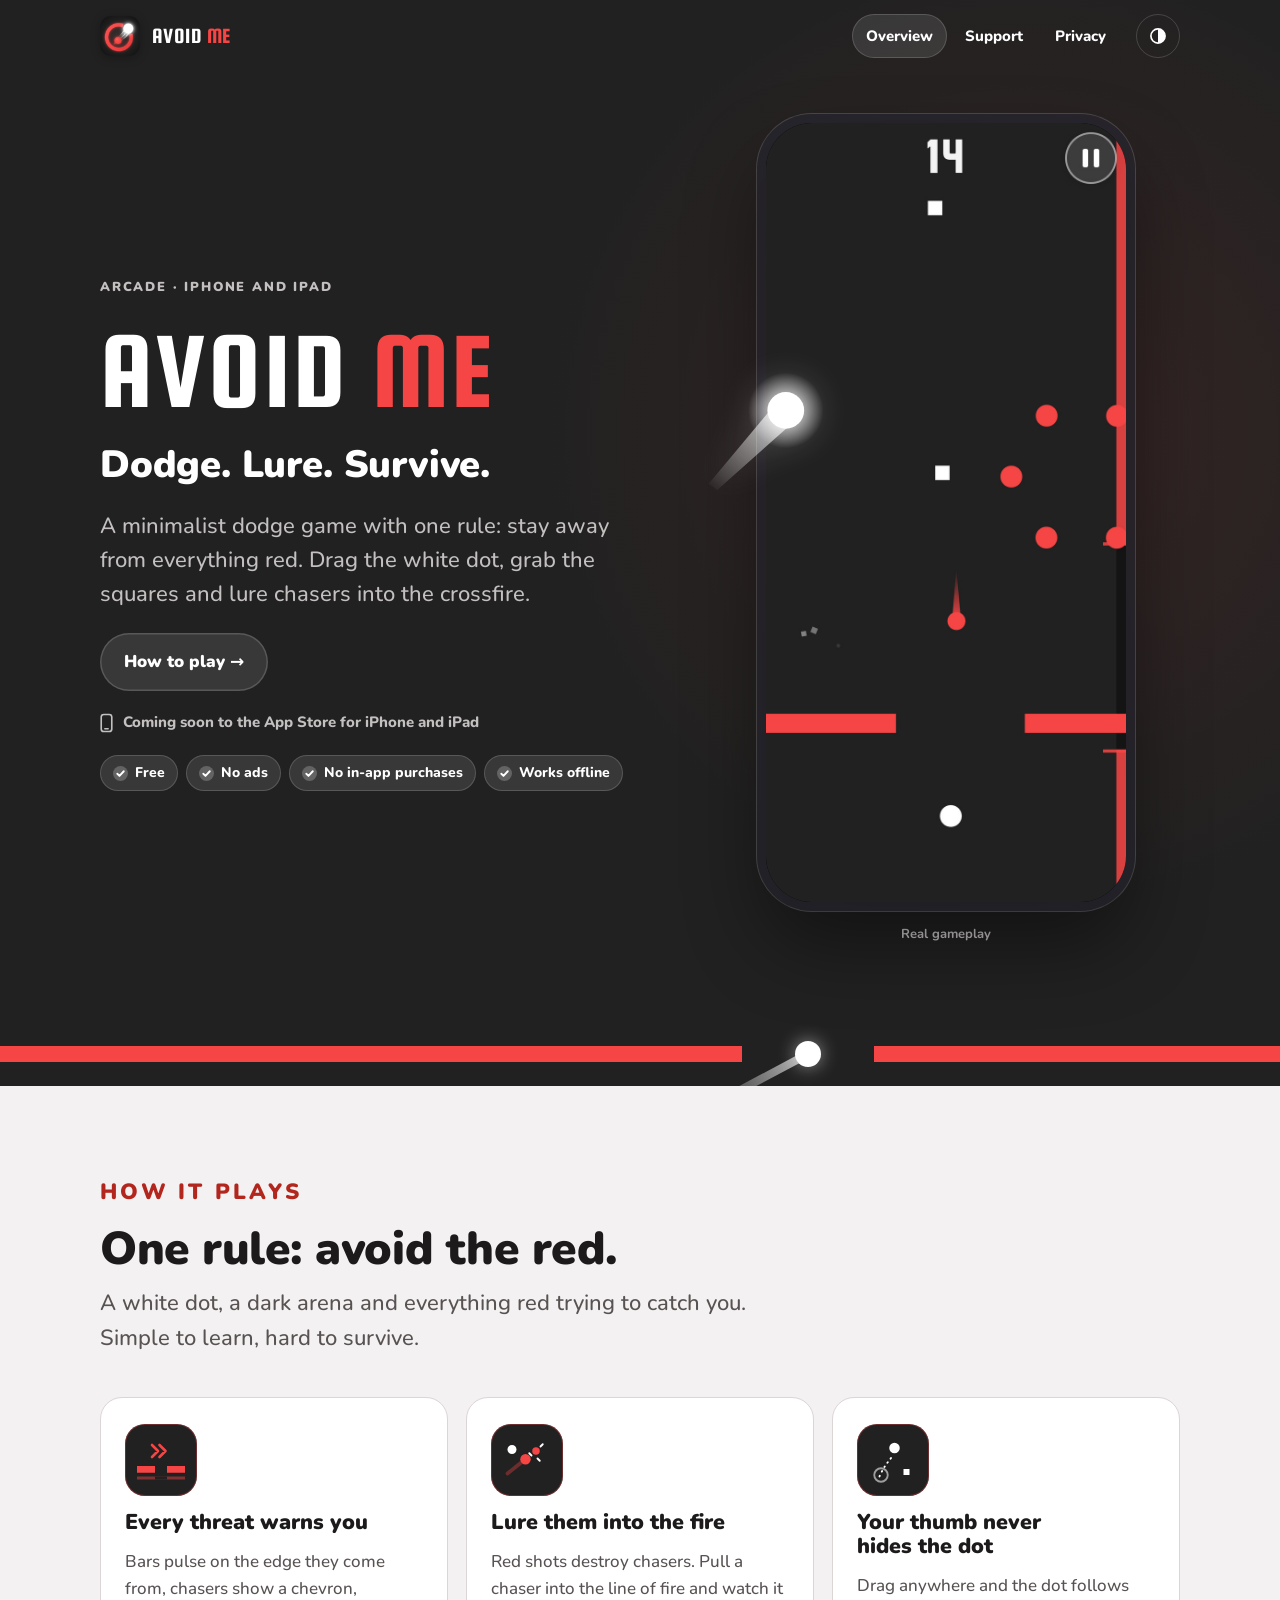
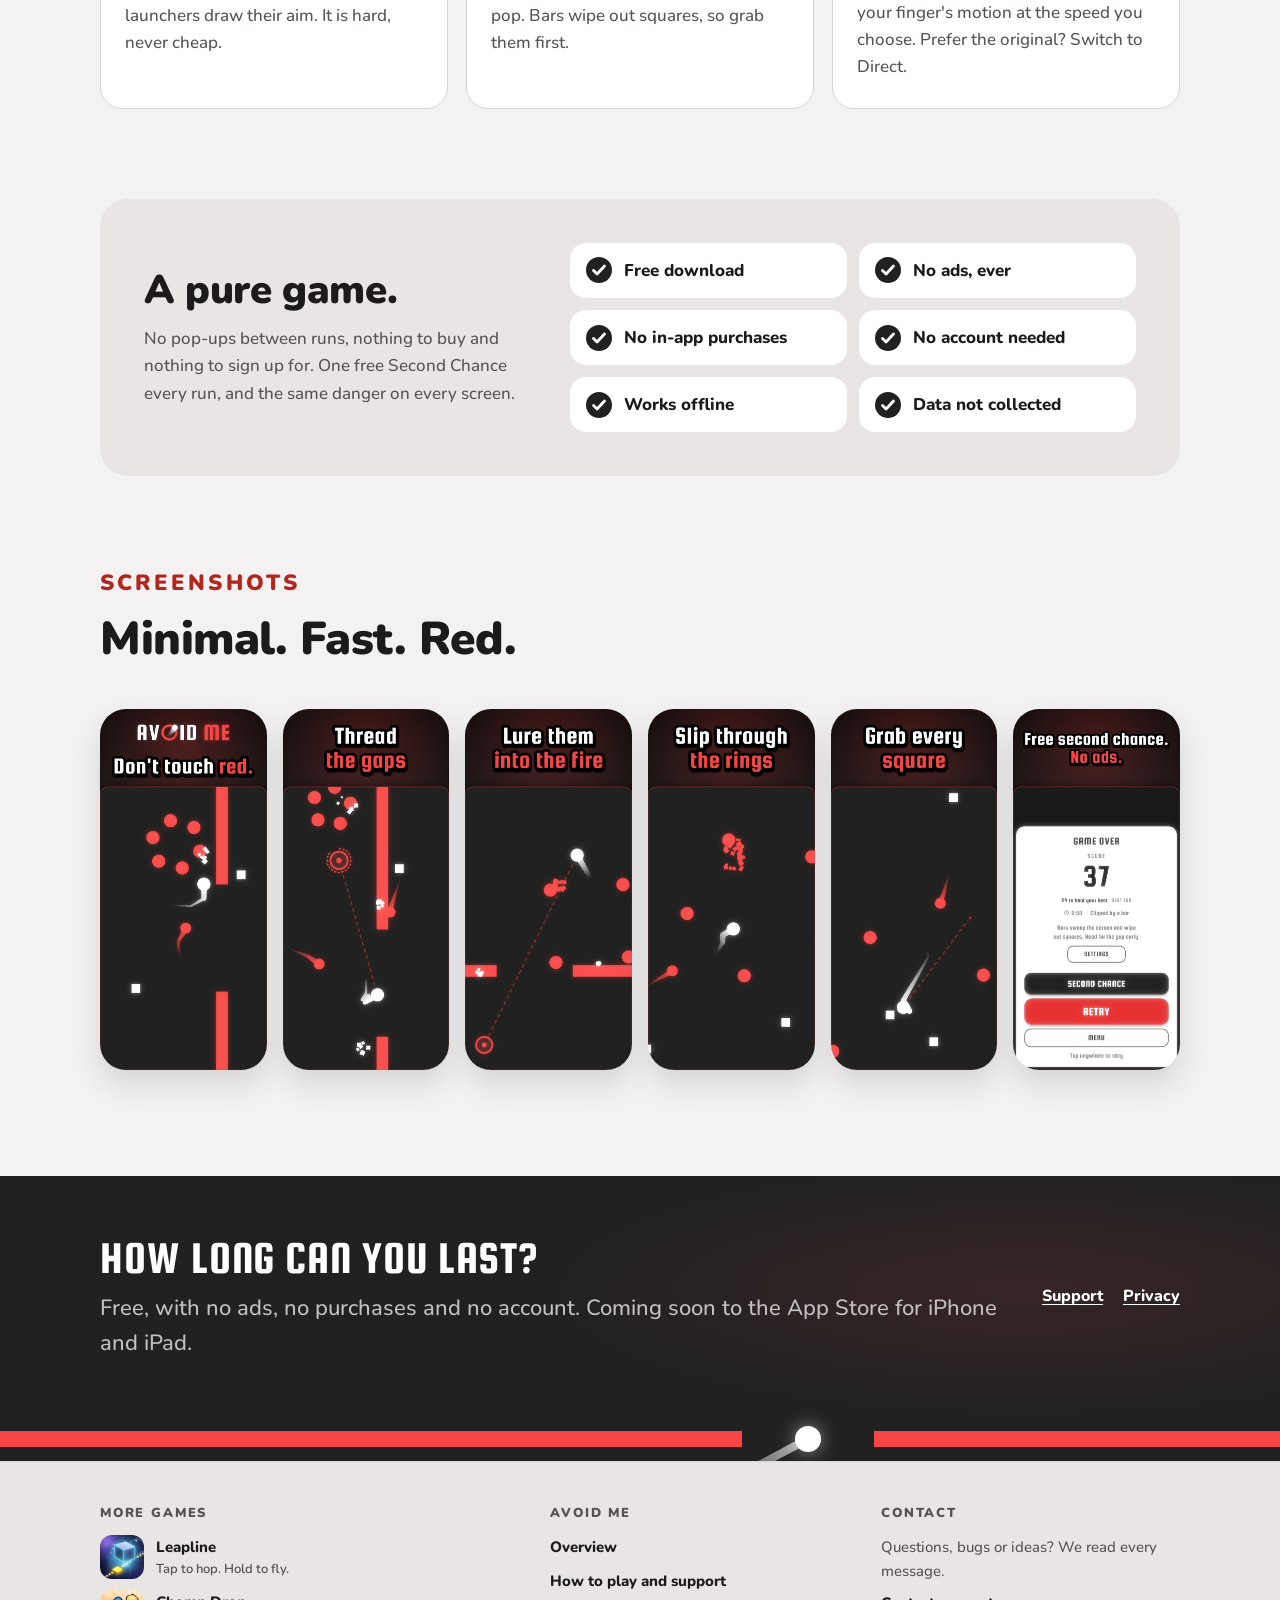
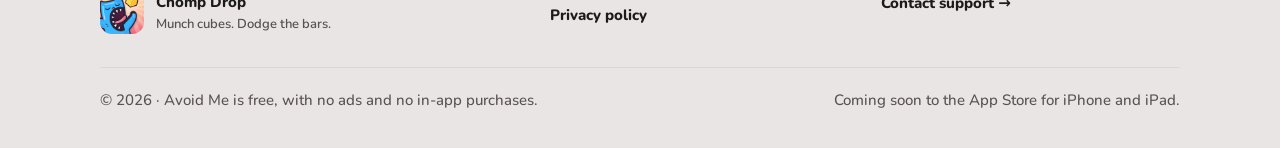
==== avoid-me/index.html @ 5252008d "Website: privacy, support and landing pages for Leapline, Avoid Me and Chomp Drop Built from _market" ====
<!doctype html>
<html lang="en" data-game="avoid-me">
<head>
<meta charset="utf-8">
<meta name="viewport" content="width=device-width, initial-scale=1, viewport-fit=cover">
<title>Avoid Me</title>
<meta name="description" content="Avoid Me is a minimalist dodge game: drag the white dot and stay away from everything red. Free, no ads, works offline. Coming soon to the App Store.">
<meta name="theme-color" content="#212121">
<meta property="og:title" content="Avoid Me">
<meta property="og:description" content="Avoid Me is a minimalist dodge game: drag the white dot and stay away from everything red. Free, no ads, works offline. Coming soon to the App Store.">
<meta property="og:type" content="website">
<link rel="icon" href="../assets/avoid-me/favicon.svg">
<link rel="preload" href="../assets/fonts/nunito-latin.woff2" as="font" type="font/woff2" crossorigin>
<link rel="stylesheet" href="../assets/site.css">
<script>try{var t=localStorage.getItem('arcade-site-theme');if(t==='light'||t==='dark')document.documentElement.setAttribute('data-theme',t)}catch(e){}</script>
</head>
<body>
<a class="skip" href="#main">Skip to content</a>
<svg width="0" height="0" style="position:absolute" aria-hidden="true" focusable="false">
<defs>
<linearGradient id="g-top" x1="0" y1="0" x2="0" y2="1"><stop offset="0" stop-color="#8a8e9c"/><stop offset="1" stop-color="#5f6370"/></linearGradient>
<linearGradient id="g-left" x1="0" y1="0" x2="1" y2="1"><stop offset="0" stop-color="#2e3038"/><stop offset="1" stop-color="#1c1d24"/></linearGradient>
<linearGradient id="g-right" x1="0" y1="0" x2="1" y2="1"><stop offset="0" stop-color="#454856"/><stop offset="1" stop-color="#30323d"/></linearGradient>
<symbol id="lp-cube" viewBox="0 0 100 100"><polygon points="50,6 92,28 50,50 8,28" fill="url(#g-top)"/><polygon points="8,28 50,50 50,96 8,74" fill="url(#g-left)"/><polygon points="50,50 92,28 92,74 50,96" fill="url(#g-right)"/><polyline points="8,28 50,50 92,28" fill="none" stroke="#fff" stroke-opacity=".45" stroke-width="2" stroke-linejoin="round"/><polygon points="50,6 92,28 92,74 50,96 8,74 8,28" fill="none" stroke="#f4fffd" stroke-opacity=".92" stroke-width="2.6" stroke-linejoin="round"/></symbol>
<symbol id="lp-tile" viewBox="0 0 60 36"><polygon points="2,15 30,29 30,35 2,21" fill="#c79a00"/><polygon points="30,29 58,15 58,21 30,35" fill="#e0b400"/><polygon points="30,1 58,15 30,29 2,15" fill="#ffe34d"/></symbol>
<symbol id="lp-crystal" viewBox="0 0 60 72"><polygon points="30,3 5,58 30,70" fill="#d3bdf8"/><polygon points="30,3 55,58 30,70" fill="#a98bea"/><polygon points="30,32 18,60 42,60" fill="#3e3566"/><polygon points="30,32 18,60 30,64" fill="#54477f"/></symbol>
<symbol id="ck" viewBox="0 0 26 26"><circle cx="13" cy="13" r="13" style="fill:var(--ck-bg,#2a2d48)"/><path d="M7.5 13.4l3.6 3.6 7.4-8" style="fill:none;stroke:var(--ck-ink,#fff)" stroke-width="2.8" stroke-linecap="round" stroke-linejoin="round"/></symbol>
<symbol id="ck-chip" viewBox="0 0 16 16"><circle cx="8" cy="8" r="8" fill="currentColor" opacity=".22"/><path d="M4.6 8.3l2.3 2.3 4.6-5" fill="none" stroke="currentColor" stroke-width="2" stroke-linecap="round" stroke-linejoin="round"/></symbol>
</defs>
</svg>
<header class="band">
<div class="wrap topbar">
<a class="brand" href="index.html" aria-label="Avoid Me home"><span class="mark"><img src="../media/avoid-me/icon-256.png" alt="" width="88" height="88"></span><span class="wm-avoid">AVOID <span class="me">ME</span></span></a>
<nav class="nav" aria-label="Avoid Me"><a href="index.html" aria-current="page">Overview</a><a href="support.html">Support</a><a href="privacy.html">Privacy</a></nav>
<button class="theme-btn" type="button" data-theme-toggle aria-label="Colour theme"></button>
</div>
<div class="wrap hero">
<div class="hero-copy">
<p class="eyebrow">Arcade &middot; iPhone and iPad</p>
<h1 class="display" aria-label="Avoid Me"><span class="wm-avoid">AVOID <span class="me">ME</span></span></h1>
<p class="subtitle">Dodge. Lure. Survive.</p>
<p class="pitch">A minimalist dodge game with one rule: stay away from everything red. Drag the white dot, grab the squares and lure chasers into the crossfire.</p>
<div class="cta-row"><a class="hero-2nd" href="support.html">How to play&nbsp;&rarr;</a></div>
<p class="store-note"><svg viewBox="0 0 16 24" aria-hidden="true"><rect x="1.5" y="1.5" width="13" height="21" rx="3.2" fill="none" stroke="currentColor" stroke-width="2"/><path d="M6 19h4" stroke="currentColor" stroke-width="2" stroke-linecap="round"/></svg><span>Coming soon to the App Store for iPhone and iPad</span></p>
<ul class="chips" aria-label="At a glance"><li><svg viewBox="0 0 16 16" aria-hidden="true"><use href="#ck-chip"/></svg>Free</li><li><svg viewBox="0 0 16 16" aria-hidden="true"><use href="#ck-chip"/></svg>No ads</li><li><svg viewBox="0 0 16 16" aria-hidden="true"><use href="#ck-chip"/></svg>No in-app purchases</li><li><svg viewBox="0 0 16 16" aria-hidden="true"><use href="#ck-chip"/></svg>Works offline</li></ul>
</div>
<div class="hero-art">
<div class="screen"><img src="../assets/avoid-me/gameplay.jpg" alt="Avoid Me gameplay: the white dot below a red bar with a gap, red chasers and ring shots on a charcoal arena, score 14." width="780" height="1688" fetchpriority="high"></div>
<svg class="sticker" viewBox="0 0 200 200" aria-hidden="true"><defs><linearGradient id="am-trail" x1="1" y1="0" x2="0" y2="1"><stop offset="0" stop-color="#fff" stop-opacity=".85"/><stop offset="1" stop-color="#fff" stop-opacity="0"/></linearGradient><radialGradient id="am-glow"><stop offset=".45" stop-color="#fff" stop-opacity=".55"/><stop offset="1" stop-color="#fff" stop-opacity="0"/></radialGradient></defs><path d="M118 52 L148 82 L20 196 L6 186 Z" fill="url(#am-trail)"/><circle cx="132" cy="66" r="62" fill="url(#am-glow)"/><circle cx="132" cy="66" r="30" fill="#fff"/></svg>
<p class="screen-cap">Real gameplay</p>
</div>
</div>
<div class="line" aria-hidden="true"><span class="trail"></span><span class="dot"></span></div>
</header>
<main id="main">
<section class="section" aria-labelledby="how-h">
<div class="wrap">
<div class="section-head"><p class="eyebrow">How it plays</p><h2 id="how-h">One rule: avoid the red.</h2><p>A white dot, a dark arena and everything red trying to catch you. Simple to learn, hard to survive.</p></div>
<ul class="features"><li class="feature"><span class="ic"><svg viewBox="0 0 64 64" aria-hidden="true"><rect x="0" y="40" width="24" height="9" fill="#f64545"/><rect x="40" y="40" width="24" height="9" fill="#f64545"/><rect x="0" y="54" width="64" height="4" fill="#f64545" opacity=".45"/><rect x="24" y="54" width="16" height="4" fill="#212121"/><path d="M20 12 l8 8 -8 8 M30 12 l8 8 -8 8" fill="none" stroke="#f64545" stroke-width="3.5" stroke-linecap="round" stroke-linejoin="round"/></svg></span><h3>Every threat warns you</h3><p>Bars pulse on the edge they come from, chasers show a chevron, launchers draw their aim. It is hard, never cheap.</p></li><li class="feature"><span class="ic"><svg viewBox="0 0 64 64" aria-hidden="true"><path d="M6 50 L26 34" stroke="#f64545" stroke-width="5" stroke-linecap="round" opacity=".35"/><circle cx="30" cy="31" r="7" fill="#f64545"/><circle cx="44" cy="20" r="5" fill="#f64545"/><path d="M38 26 l-3 -3 M46 30 l3 3 M50 14 l3 -3" stroke="#fff" stroke-width="2.5" stroke-linecap="round"/><circle cx="12" cy="18" r="6" fill="#fff"/></svg></span><h3>Lure them into the fire</h3><p>Red shots destroy chasers. Pull a chaser into the line of fire and watch it pop. Bars wipe out squares, so grab them first.</p></li><li class="feature"><span class="ic"><svg viewBox="0 0 64 64" aria-hidden="true"><circle cx="34" cy="16" r="7" fill="#fff"/><path d="M14 54 C 20 40, 26 34, 32 26" fill="none" stroke="#fff" stroke-width="2.5" stroke-dasharray="1 6" stroke-linecap="round"/><circle cx="16" cy="52" r="9" fill="none" stroke="#9e9e9e" stroke-width="2.5"/><rect x="46" y="44" width="8" height="8" fill="#fff"/></svg></span><h3>Your thumb never hides the dot</h3><p>Drag anywhere and the dot follows your finger&#x27;s motion at the speed you choose. Prefer the original? Switch to Direct.</p></li></ul>
</div>
</section>
<section class="section" aria-labelledby="pure-h">
<div class="wrap"><div class="promise">
<div><h2 id="pure-h">A pure game.</h2><p>No pop-ups between runs, nothing to buy and nothing to sign up for. One free Second Chance every run, and the same danger on every screen.</p></div>
<ul class="checks"><li><svg viewBox="0 0 26 26" aria-hidden="true"><use href="#ck"/></svg>Free download</li><li><svg viewBox="0 0 26 26" aria-hidden="true"><use href="#ck"/></svg>No ads, ever</li><li><svg viewBox="0 0 26 26" aria-hidden="true"><use href="#ck"/></svg>No in-app purchases</li><li><svg viewBox="0 0 26 26" aria-hidden="true"><use href="#ck"/></svg>No account needed</li><li><svg viewBox="0 0 26 26" aria-hidden="true"><use href="#ck"/></svg>Works offline</li><li><svg viewBox="0 0 26 26" aria-hidden="true"><use href="#ck"/></svg>Data not collected</li></ul>
</div></div>
</section>
<section class="section" aria-labelledby="shots-h">
<div class="wrap">
<div class="section-head"><p class="eyebrow">Screenshots</p><h2 id="shots-h">Minimal. Fast. Red.</h2></div>
<div class="shots-scroll"><ul class="shots"><li class="shot"><img src="../media/avoid-me/screenshot-1.jpg" alt="Avoid Me screenshot 1" width="645" height="1398" loading="lazy" decoding="async"></li><li class="shot"><img src="../media/avoid-me/screenshot-2.jpg" alt="Avoid Me screenshot 2" width="645" height="1398" loading="lazy" decoding="async"></li><li class="shot"><img src="../media/avoid-me/screenshot-3.jpg" alt="Avoid Me screenshot 3" width="645" height="1398" loading="lazy" decoding="async"></li><li class="shot"><img src="../media/avoid-me/screenshot-4.jpg" alt="Avoid Me screenshot 4" width="645" height="1398" loading="lazy" decoding="async"></li><li class="shot"><img src="../media/avoid-me/screenshot-5.jpg" alt="Avoid Me screenshot 5" width="645" height="1398" loading="lazy" decoding="async"></li><li class="shot"><img src="../media/avoid-me/screenshot-6.jpg" alt="Avoid Me screenshot 6" width="645" height="1398" loading="lazy" decoding="async"></li></ul></div>
</div>
</section>
</main>
<section class="band" aria-labelledby="closer-h">
<div class="wrap closer">
<div><h2 id="closer-h">How long can you last?</h2><p>Free, with no ads, no purchases and no account. Coming soon to the App Store for iPhone and iPad.</p></div>
<div class="closer-cta"><p class="cta-row"><a class="text-link" href="support.html">Support</a><a class="text-link" href="privacy.html">Privacy</a></p></div>
</div>
<div class="line line--sm" aria-hidden="true"><span class="trail"></span><span class="dot"></span></div>
</section>
<footer class="footer">
<div class="wrap">
<div class="footer-grid">
<div><h2>More games</h2><ul><li><a class="more" href="../leapline/index.html"><span class="mk"><img src="../media/leapline/icon-256.png" alt="" width="88" height="88"></span><span>Leapline<small>Tap to hop. Hold to fly.</small></span></a></li><li><a class="more" href="../chomp-drop/index.html"><span class="mk"><img src="../media/chomp-drop/icon-256.png" alt="" width="88" height="88"></span><span>Chomp Drop<small>Munch cubes. Dodge the bars.</small></span></a></li></ul></div>
<div><h2>Avoid Me</h2><ul>
<li><a href="index.html">Overview</a></li>
<li><a href="support.html">How to play and support</a></li>
<li><a href="privacy.html">Privacy policy</a></li>
</ul></div>
<div><h2>Contact</h2><p class="muted-p">Questions, bugs or ideas? We read every message.</p>
<p><a class="contact-link" href="support.html#contact">Contact support&nbsp;&rarr;</a></p></div>
</div>
<p class="fine"><span>&copy; 2026 &middot; Avoid Me is free, with no ads and no in-app purchases.</span><span>Coming soon to the App Store for iPhone and iPad.</span></p>
</div>
</footer>
<script src="../assets/site.js"></script>
</body>
</html>
---- assets/site.css ----
/* Arcade site: one shared design for Leapline, Avoid Me and Chomp Drop.
 * Layout: a full-bleed brand band (header + hero, always in the game's own colours) that ends in the game's signature
 * "line" divider, then theme-aware content sections in a 1160px column, then a footer. Every page uses the same
 * components; only the tokens below change per game (html[data-game]) and per theme (light / dark / system). */

/* ---------- fonts (local copies of free, openly licensed fonts: Nunito, Squada One and Londrina Solid, all SIL OFL 1.1;
 * nothing is loaded from another site). Chomp Drop's two-tone title is a picture (media/chomp-drop/wordmark-*.webp); its
 * lettering font, Londrina Solid Black, also sets the Chomp Drop subtitle and display headings. */
@font-face {
	font-family: 'Site Nunito';
	src: url(fonts/nunito-latin.woff2) format('woff2');
	font-weight: 200 1000; font-style: normal; font-display: swap;
	unicode-range: U+0000-00FF, U+0131, U+0152-0153, U+02BB-02BC, U+02C6, U+02DA, U+02DC, U+0304, U+0308, U+0329, U+2000-206F, U+20AC, U+2122, U+2191, U+2193, U+2212, U+2215, U+FEFF, U+FFFD;
}
@font-face {
	font-family: 'Site Nunito';
	src: url(fonts/nunito-latin-ext.woff2) format('woff2');
	font-weight: 200 1000; font-style: normal; font-display: swap;
	unicode-range: U+0100-02BA, U+02BD-02C5, U+02C7-02CC, U+02CE-02D7, U+02DD-02FF, U+1E00-1E9F, U+1EF2-1EFF, U+2020, U+20A0-20AB, U+20AD-20C0, U+2113, U+2C60-2C7F, U+A720-A7FF;
}
@font-face { font-family: 'Squada One'; src: url(fonts/squada-one.woff) format('woff'); font-display: swap; }
/* Londrina Solid Black (Marcelo Magalhaes, SIL OFL 1.1, licence in fonts/londrina-solid-OFL.txt): the unmodified font,
 * only WOFF-compressed */
@font-face { font-family: 'Londrina Solid'; src: url(fonts/londrina-solid-black.woff) format('woff'); font-weight: 900; font-style: normal; font-display: swap; }

/* ---------- tokens: the hub (no data-game) ---------- */
:root {
	--bg: #f4f4f8;
	--surface: #ffffff;
	--surface-2: #eaebf2;
	--fg: #1b1c2b;
	--muted: #555a70;
	--line: #dcdee8;
	--link: #3b40c9;
	--accent: #2a2d48;          /* buttons / badges on the content area */
	--accent-ink: #ffffff;
	--tint: #e7e9f6;            /* icon wells */
	--focus: #2f6bff;
	--hero-bg: #22243a;
	--hero-fg: #ffffff;
	--hero-muted: #c9cde0;
	--hero-chip: rgba(255, 255, 255, .12);
	--hero-line: rgba(255, 255, 255, .18);
	--pop: #ffe34d;             /* the play button */
	--pop-ink: #22243a;
	--pop-edge: #b88f00;        /* its pressable bottom edge */
	--font-body: 'Site Nunito', 'Nunito', ui-rounded, system-ui, -apple-system, 'Segoe UI', Roboto, sans-serif;
	--font-display: 'Site Nunito', 'Nunito', ui-rounded, system-ui, sans-serif;
	--display-weight: 900;
	--display-case: none;
	--display-track: .01em;
	--fs-body: 1.0625rem;
	--fs-small: .875rem;
	--fs-lead: clamp(1.125rem, 1rem + .55vw, 1.375rem);
	--fs-h3: clamp(1.1875rem, 1.1rem + .3vw, 1.375rem);
	--fs-h2: clamp(1.75rem, 1.25rem + 2.2vw, 2.875rem);
	--fs-hero: clamp(3.25rem, 1.6rem + 6.6vw, 7.25rem);
	--radius: 22px;
	color-scheme: light;
}
@media (prefers-color-scheme: dark) {
	:root:not([data-theme="light"]) {
		--bg: #15161f; --surface: #1d1f2b; --surface-2: #232535; --fg: #eef0f8; --muted: #a9aec4; --line: #31344a;
		--link: #a9b2ff; --accent: #ffe34d; --accent-ink: #1b1c2b; --tint: #2a2d42; --focus: #8fb0ff;
		color-scheme: dark;
	}
}
:root[data-theme="dark"] {
	--bg: #15161f; --surface: #1d1f2b; --surface-2: #232535; --fg: #eef0f8; --muted: #a9aec4; --line: #31344a;
	--link: #a9b2ff; --accent: #ffe34d; --accent-ink: #1b1c2b; --tint: #2a2d42; --focus: #8fb0ff;
	color-scheme: dark;
}

/* ---------- Leapline: navy hex world, mint towers, purple crystals, yellow tiles ---------- */
:root[data-game="leapline"] {
	--bg: #f1f3fa; --surface: #ffffff; --surface-2: #e6eaf6; --fg: #1f2240; --muted: #4c5378; --line: #d6dbed;
	--link: #5b3fcf; --accent: #2a2d48; --accent-ink: #ffffff; --tint: #e2f2f2; --focus: #5b3fcf;
	--hero-bg: #2a2d48; --hero-fg: #ffffff; --hero-muted: #c5d6e0; --hero-chip: rgba(191, 227, 230, .13); --hero-line: rgba(191, 227, 230, .22);
	--pop: #ffe34d; --pop-ink: #2a2d48; --pop-edge: #b88f00;
	--mint: #bfe3e6; --mint-deep: #6fa6ad; --yellow: #ffe34d; --yellow-deep: #c79a00; --purple: #b69cf0;
	--font-display: 'Site Nunito', 'Nunito', ui-rounded, system-ui, sans-serif;
	--display-weight: 900; --display-case: uppercase; --display-track: .03em;
}
@media (prefers-color-scheme: dark) {
	:root[data-game="leapline"]:not([data-theme="light"]) {
		--bg: #1b1d33; --surface: #24274a; --surface-2: #20223c; --fg: #f1f3ff; --muted: #b9c7d8; --line: #383d66;
		--link: #cdb9ff; --accent: #ffe34d; --accent-ink: #2a2d48; --tint: #2d3a58; --focus: #cdb9ff;
	}
}
:root[data-game="leapline"][data-theme="dark"] {
	--bg: #1b1d33; --surface: #24274a; --surface-2: #20223c; --fg: #f1f3ff; --muted: #b9c7d8; --line: #383d66;
	--link: #cdb9ff; --accent: #ffe34d; --accent-ink: #2a2d48; --tint: #2d3a58; --focus: #cdb9ff;
}

/* ---------- Avoid Me: charcoal arena, red hazards, white dot and squares ---------- */
:root[data-game="avoid-me"] {
	--bg: #f3f1f1; --surface: #ffffff; --surface-2: #e9e5e5; --fg: #1c1a1a; --muted: #585252; --line: #dcd5d5;
	--link: #b3261e; --accent: #212121; --accent-ink: #ffffff; --tint: #f6e3e3; --focus: #1565c0;
	--hero-bg: #212121; --hero-fg: #ffffff; --hero-muted: #c4c0c0; --hero-chip: rgba(255, 255, 255, .1); --hero-line: rgba(255, 255, 255, .16);
	--pop: #d32f2f; --pop-ink: #ffffff; --pop-edge: #8a1a1a;
	--red: #f64545;
	--font-display: 'Squada One', 'Arial Narrow', 'Roboto Condensed', system-ui, sans-serif;
	--display-weight: 400; --display-case: uppercase; --display-track: .02em;
}
@media (prefers-color-scheme: dark) {
	:root[data-game="avoid-me"]:not([data-theme="light"]) {
		--bg: #161616; --surface: #212121; --surface-2: #1b1b1b; --fg: #f4f2f2; --muted: #b8b1b1; --line: #363333;
		--link: #ff7b72; --accent: #ffffff; --accent-ink: #212121; --tint: #33241f; --focus: #90caf9;
	}
}
:root[data-game="avoid-me"][data-theme="dark"] {
	--bg: #161616; --surface: #212121; --surface-2: #1b1b1b; --fg: #f4f2f2; --muted: #b8b1b1; --line: #363333;
	--link: #ff7b72; --accent: #ffffff; --accent-ink: #212121; --tint: #33241f; --focus: #90caf9;
}

/* ---------- Chomp Drop: peach sunset home, mint sky, candy pill bars, ink outlines ---------- */
:root[data-game="chomp-drop"] {
	--bg: #fff6ec; --surface: #fffdf9; --surface-2: #fbeadb; --fg: #2b2238; --muted: #694858; --line: #efd8c5;
	--link: #b0283a; --accent: #3b2232; --accent-ink: #ffffff; --tint: #dff0e0; --focus: #1565c0;
	--hero-bg: #f6b48c; --hero-fg: #2b2238; --hero-muted: #4b2c3c; --hero-chip: rgba(255, 252, 245, .62); --hero-line: rgba(43, 34, 56, .2);
	--pop: #c8303f; --pop-ink: #ffffff; --pop-edge: #7a1824;
	--ink: #2b2238; --mint: #d1e9d2;
	--font-display: 'Londrina Solid', 'Site Nunito', 'Nunito', ui-rounded, system-ui, sans-serif;
	--display-weight: 900; --display-case: uppercase; --display-track: .02em;
}
@media (prefers-color-scheme: dark) {
	:root[data-game="chomp-drop"]:not([data-theme="light"]) {
		--bg: #1f1726; --surface: #2a1f33; --surface-2: #251b2d; --fg: #fff3e8; --muted: #d6bfcd; --line: #46354f;
		--link: #ffa595; --accent: #ffde58; --accent-ink: #2b2238; --tint: #2c3a31; --focus: #90caf9;
	}
}
:root[data-game="chomp-drop"][data-theme="dark"] {
	--bg: #1f1726; --surface: #2a1f33; --surface-2: #251b2d; --fg: #fff3e8; --muted: #d6bfcd; --line: #46354f;
	--link: #ffa595; --accent: #ffde58; --accent-ink: #2b2238; --tint: #2c3a31; --focus: #90caf9;
}

/* ---------- base ---------- */
*, *::before, *::after { box-sizing: border-box; }
html { -webkit-text-size-adjust: 100%; text-size-adjust: 100%; }
body {
	margin: 0; background: var(--bg); color: var(--fg);
	font-family: var(--font-body); font-size: var(--fs-body); line-height: 1.6; font-weight: 500;
	-webkit-font-smoothing: antialiased; overflow-x: hidden;
}
img, svg { max-width: 100%; }
img { display: block; height: auto; }
a { color: var(--link); text-decoration-thickness: .08em; text-underline-offset: .18em; }
a:hover { text-decoration-thickness: .14em; }
:focus-visible { outline: 3px solid var(--focus); outline-offset: 3px; border-radius: 8px; }
h1, h2, h3 { line-height: 1.12; text-wrap: balance; margin: 0; }
h2 { font-size: var(--fs-h2); font-weight: 900; letter-spacing: -.01em; }
h3 { font-size: var(--fs-h3); font-weight: 900; }
p { margin: 0; }
.wrap { width: 100%; max-width: 1160px; margin-inline: auto; padding-inline: clamp(16px, 4vw, 40px); }
.skip { position: absolute; left: 12px; top: -60px; z-index: 10; background: var(--surface); color: var(--fg); padding: 10px 16px; border-radius: 12px; font-weight: 800; }
.skip:focus { top: 12px; }
.visually-hidden { position: absolute !important; width: 1px; height: 1px; overflow: hidden; clip: rect(0 0 0 0); white-space: nowrap; }
.eyebrow { font-size: .8125rem; font-weight: 900; letter-spacing: .14em; text-transform: uppercase; }
.display {
	font-family: var(--font-display); font-weight: var(--display-weight);
	text-transform: var(--display-case); letter-spacing: var(--display-track);
}

/* ---------- brand band (header + hero) ---------- */
.band { position: relative; background: var(--hero-bg); color: var(--hero-fg); isolation: isolate; overflow: hidden; }
.band::before { content: ''; position: absolute; inset: 0; z-index: -1; pointer-events: none; }
[data-game="leapline"] .band::before {
	background:
		radial-gradient(60% 70% at 78% 42%, rgba(191, 227, 230, .16), transparent 70%),
		radial-gradient(50% 60% at 10% 0%, rgba(182, 156, 240, .16), transparent 70%),
		url("data:image/svg+xml,%3Csvg xmlns='http://www.w3.org/2000/svg' width='156' height='270' viewBox='0 0 156 270'%3E%3Cpath d='M78 0L156 45V135L78 180L0 135V45ZM78 180V270' fill='none' stroke='%23ffffff' stroke-opacity='.05' stroke-width='3'/%3E%3C/svg%3E") center top / 156px 270px;
}
[data-game="avoid-me"] .band::before {
	background: radial-gradient(55% 65% at 80% 40%, rgba(246, 69, 69, .1), transparent 70%);
}
[data-game="chomp-drop"] .band::before {
	background:
		radial-gradient(28% 18% at 12% 30%, rgba(255, 255, 255, .45), transparent 70%),
		radial-gradient(22% 14% at 92% 72%, rgba(255, 255, 255, .35), transparent 70%),
		linear-gradient(180deg, rgba(255, 246, 228, .55), rgba(255, 246, 228, 0) 45%),
		#f6b48c url(chomp-drop/home-bg.jpg) center 30% / cover no-repeat;
}
:root:not([data-game]) .band::before {
	background:
		radial-gradient(40% 60% at 15% 20%, rgba(182, 156, 240, .22), transparent 70%),
		radial-gradient(40% 60% at 85% 30%, rgba(246, 69, 69, .18), transparent 70%),
		radial-gradient(45% 60% at 60% 100%, rgba(255, 190, 120, .2), transparent 70%);
}

.topbar { display: flex; flex-wrap: wrap; align-items: center; gap: 8px 16px; padding-block: 14px; }
.brand {
	display: inline-flex; align-items: center; gap: 12px; margin-right: auto; min-height: 44px;
	color: inherit; text-decoration: none; font-size: 1.375rem; line-height: 1;
}
.brand .mark { width: 40px; height: 40px; border-radius: 11px; flex: none; overflow: hidden; box-shadow: 0 2px 10px rgba(0, 0, 0, .25); }
.brand .mark img, .brand .mark svg { width: 100%; height: 100%; display: block; }
.nav { display: flex; gap: 4px; }
.nav a {
	display: inline-flex; align-items: center; min-height: 44px; padding: 0 14px; border-radius: 999px;
	color: var(--hero-fg); text-decoration: none; font-weight: 800; font-size: .9375rem;
}
.nav a:hover { background: var(--hero-chip); }
.nav a[aria-current="page"] { background: var(--hero-chip); box-shadow: inset 0 0 0 1px var(--hero-line); }
.theme-btn {
	width: 44px; height: 44px; flex: none; border-radius: 50%; border: 1px solid var(--hero-line); background: transparent;
	color: var(--hero-fg); display: inline-grid; place-items: center; cursor: pointer; padding: 0;
}
.theme-btn:hover { background: var(--hero-chip); }
.theme-btn svg { width: 20px; height: 20px; }
@media (max-width: 640px) {
	.topbar .nav { order: 3; width: 100%; justify-content: space-between; border-top: 1px solid var(--hero-line); padding-top: 8px; }
	.nav a { padding: 0 12px; }
}

/* hero */
.hero { display: grid; grid-template-columns: minmax(0, 1.08fr) minmax(0, .92fr); gap: clamp(32px, 5vw, 72px); align-items: center; padding-block: clamp(20px, 4vw, 56px) clamp(40px, 6vw, 80px); }
.hero-copy { display: grid; gap: 22px; min-width: 0; justify-items: start; }
.hero .eyebrow { color: var(--hero-muted); }
.hero h1 { font-size: var(--fs-hero); line-height: .92; }
.hero .subtitle { font-size: clamp(1.5rem, 1.1rem + 1.6vw, 2.375rem); font-weight: 900; line-height: 1.15; letter-spacing: -.005em; }
[data-game="chomp-drop"] .hero .subtitle { font-family: var(--font-display); text-transform: uppercase; letter-spacing: .02em; line-height: 1.05; }
.hero .pitch { font-size: var(--fs-lead); color: var(--hero-muted); max-width: 34em; line-height: 1.55; }
.cta-row { display: flex; flex-wrap: wrap; align-items: center; gap: 14px 22px; }
.play-btn {
	display: inline-flex; align-items: center; justify-content: center; gap: 12px; min-height: 58px; padding: 0 24px 0 28px;
	border-radius: 999px; background: var(--pop); color: var(--pop-ink); font-weight: 900; font-size: 1.125rem; line-height: 1.15;
	text-decoration: none; text-align: center; box-shadow: 0 5px 0 var(--pop-edge), 0 16px 30px rgba(0, 0, 0, .22);
	transition: transform .12s ease, box-shadow .12s ease;
}
.play-btn .arrow { width: 22px; height: 22px; flex: none; transition: transform .15s ease; }
.play-btn:hover { transform: translateY(-2px); box-shadow: 0 7px 0 var(--pop-edge), 0 20px 34px rgba(0, 0, 0, .26); text-decoration: none; }
.play-btn:hover .arrow { transform: translateX(3px); }
.play-btn:active { transform: translateY(3px); box-shadow: 0 2px 0 var(--pop-edge), 0 8px 14px rgba(0, 0, 0, .2); }
.play-btn--sm { min-height: 44px; padding: 0 16px 0 18px; font-size: .9375rem; gap: 8px; box-shadow: 0 3px 0 var(--pop-edge); }
.play-btn--sm .arrow { width: 17px; height: 17px; }
.play-btn--sm:hover { box-shadow: 0 5px 0 var(--pop-edge); }
.hero-2nd {
	display: inline-flex; align-items: center; min-height: 58px; padding: 0 24px; border-radius: 999px; color: var(--hero-fg);
	font-weight: 900; font-size: 1.0625rem; text-decoration: none; background: var(--hero-chip); box-shadow: inset 0 0 0 1.5px var(--hero-line);
}
.hero-2nd:hover { box-shadow: inset 0 0 0 2px currentColor; }
@media (max-width: 480px) { .hero .cta-row { width: 100%; gap: 12px; } .hero .cta-row > * { flex: 1 1 100%; justify-content: center; } }
.store-note { display: inline-flex; align-items: center; gap: 10px; font-size: .9375rem; font-weight: 800; color: var(--hero-muted); line-height: 1.3; }
.store-note svg { width: 13px; height: 20px; flex: none; }
.band .text-link { color: var(--hero-fg); font-weight: 800; min-height: 44px; display: inline-flex; align-items: center; }
.chips { display: flex; flex-wrap: wrap; gap: 8px; padding: 0; margin: 0; list-style: none; }
.chips li {
	display: inline-flex; align-items: center; gap: 7px; padding: 7px 13px; border-radius: 999px;
	background: var(--hero-chip); box-shadow: inset 0 0 0 1px var(--hero-line); font-size: .875rem; font-weight: 800;
}
.chips svg { width: 15px; height: 15px; flex: none; }

/* the phone screen with real gameplay */
.hero-art { position: relative; justify-self: center; width: min(100%, 360px); }
.screen {
	position: relative; aspect-ratio: 390 / 844; width: 100%; border-radius: 46px; overflow: hidden;
	background: #000; box-shadow: 0 0 0 9px rgba(10, 10, 20, .55), 0 0 0 10px var(--hero-line), 0 40px 80px rgba(0, 0, 0, .45);
}
[data-game="chomp-drop"] .screen { box-shadow: 0 0 0 9px #2b2238, 0 0 0 10px rgba(43, 34, 56, .3), 0 40px 70px rgba(120, 40, 50, .35); }
.screen img { width: 100%; height: 100%; object-fit: cover; }
.screen-cap { margin-top: 22px; text-align: center; font-size: .8125rem; font-weight: 700; color: var(--hero-muted); }
.sticker { position: absolute; pointer-events: none; filter: drop-shadow(0 18px 18px rgba(0, 0, 0, .35)); }
[data-game="leapline"] .sticker { width: 34%; left: -16%; top: 34%; animation: bob 1.4s ease-in-out infinite; filter: drop-shadow(0 0 22px rgba(191, 255, 246, .55)) drop-shadow(0 24px 18px rgba(0, 0, 0, .4)); }
[data-game="leapline"] .tower { position: absolute; width: 22%; right: -15%; bottom: 6%; opacity: .95; filter: drop-shadow(0 20px 20px rgba(0, 0, 0, .35)); }
[data-game="avoid-me"] .sticker { width: 34%; left: -17%; top: 30%; filter: drop-shadow(0 0 18px rgba(255, 255, 255, .35)); animation: bob 1.6s ease-in-out infinite; }
[data-game="chomp-drop"] .sticker { width: 50%; left: -22%; bottom: 3%; animation: bob 1.8s ease-in-out infinite; transform-origin: 50% 100%; }
@keyframes bob { 50% { transform: translateY(-12px); } }
@media (max-width: 860px) {
	.hero { grid-template-columns: minmax(0, 1fr); }
	.hero-art { width: min(74%, 320px); margin-top: 8px; }
}

/* the signature line at the bottom of every band */
.line { position: relative; height: 64px; }
.line--sm { height: 44px; }
/* Leapline: the dotted track with yellow tiles */
[data-game="leapline"] .line::before {
	content: ''; position: absolute; left: 0; right: 0; top: 50%; height: 10px; margin-top: -5px;
	background: radial-gradient(circle, #f7d774 0 4px, transparent 4.5px) 0 0 / 24px 10px repeat-x;
	opacity: .9;
}
[data-game="leapline"] .line .tile { position: absolute; top: 50%; width: 44px; transform: translate(-50%, -50%); }
/* Avoid Me: a red bar with a gap and the white dot slipping through it */
[data-game="avoid-me"] .line::before, [data-game="avoid-me"] .line::after {
	content: ''; position: absolute; top: 50%; height: 16px; margin-top: -8px; background: var(--red);
}
[data-game="avoid-me"] .line::before { left: 0; width: 58%; }
[data-game="avoid-me"] .line::after { left: calc(58% + 132px); right: 0; }
[data-game="avoid-me"] .line .dot {
	position: absolute; top: 50%; left: calc(58% + 66px); width: 26px; height: 26px; margin: -13px 0 0 -13px; border-radius: 50%;
	background: #fff; box-shadow: 0 0 18px rgba(255, 255, 255, .5);
}
[data-game="avoid-me"] .line .trail {
	position: absolute; top: 50%; left: calc(58% + 66px); width: 120px; height: 8px; margin-top: -4px; transform-origin: 0 50%;
	transform: rotate(152deg); border-radius: 8px; background: linear-gradient(90deg, rgba(255, 255, 255, .7), rgba(255, 255, 255, 0));
}
/* Chomp Drop: a row of candy pill bars with a gap and a cube falling through */
[data-game="chomp-drop"] .line::before, [data-game="chomp-drop"] .line::after {
	content: ''; position: absolute; top: 50%; height: 26px; margin-top: -13px; border-radius: 999px;
	background: linear-gradient(180deg, #a37bff 0 30%, #8b52ff 30%); box-shadow: inset 0 0 0 4px var(--ink);
}
[data-game="chomp-drop"] .line::before { left: -30px; width: calc(46% + 30px); }
[data-game="chomp-drop"] .line::after { left: calc(46% + 150px); right: -30px; }
[data-game="chomp-drop"] .line .cube { position: absolute; left: calc(46% + 75px); top: 50%; width: 38px; transform: translate(-50%, -110%); }
:root:not([data-game]) .line::before {
	content: ''; position: absolute; left: 0; right: 0; top: 50%; height: 2px; background: var(--hero-line);
}

/* ---------- content sections ---------- */
.section { padding-block: clamp(48px, 7vw, 96px); }
.section + .section { padding-top: 0; }
.section-head { display: grid; gap: 12px; margin-bottom: clamp(24px, 4vw, 40px); max-width: 44rem; }
.section-head .eyebrow { color: var(--link); }
.section-head p { color: var(--muted); font-size: var(--fs-lead); }

.features { display: grid; grid-template-columns: repeat(3, minmax(0, 1fr)); gap: 18px; padding: 0; margin: 0; list-style: none; }
.feature { display: grid; align-content: start; gap: 14px; padding: 26px 24px 28px; background: var(--surface); border: 1px solid var(--line); border-radius: var(--radius); min-width: 0; }
.feature .ic { width: 72px; height: 72px; border-radius: 20px; background: var(--tint); display: grid; place-items: center; }
.feature .ic img, .feature .ic svg { width: 48px; height: 48px; object-fit: contain; }
.feature p { color: var(--muted); }
[data-game="avoid-me"] .feature .ic { background: #212121; box-shadow: inset 0 0 0 1px rgba(246, 69, 69, .35); }      /* the game's own arena: white and red read on it */
@media (max-width: 860px) { .features { grid-template-columns: minmax(0, 1fr); } .feature { grid-template-columns: 72px minmax(0, 1fr); column-gap: 18px; } .feature .ic { grid-row: span 2; } }
@media (max-width: 420px) { .feature { grid-template-columns: minmax(0, 1fr); } .feature .ic { grid-row: auto; } }

/* the "pure game" promise */
.promise { background: var(--surface-2); border-radius: calc(var(--radius) + 6px); padding: clamp(24px, 4vw, 44px); display: grid; grid-template-columns: minmax(0, .8fr) minmax(0, 1.2fr); gap: clamp(20px, 4vw, 48px); align-items: center; }
.promise h2 { font-size: clamp(1.625rem, 1.2rem + 1.8vw, 2.5rem); }
.promise > div > p { color: var(--muted); margin-top: 12px; }
.checks { list-style: none; margin: 0; padding: 0; display: grid; grid-template-columns: repeat(2, minmax(0, 1fr)); gap: 12px; }
.checks li { display: flex; align-items: center; gap: 12px; padding: 14px 16px; background: var(--surface); border-radius: 16px; font-weight: 800; min-width: 0; }
.checks svg { width: 26px; height: 26px; flex: none; }
.checks svg { --ck-bg: var(--accent); --ck-ink: var(--accent-ink); }      /* the #ck symbol reads these through <use> */
@media (max-width: 860px) { .promise { grid-template-columns: minmax(0, 1fr); } }
@media (max-width: 420px) { .checks { grid-template-columns: minmax(0, 1fr); } }

/* screenshots: the section only exists once real store screenshots do (update_media.py) */
.shots-scroll { overflow-x: auto; overscroll-behavior-x: contain; scroll-snap-type: x mandatory; padding: 4px 4px 16px; margin-inline: -4px; scrollbar-width: thin; }
.shots { display: grid; grid-auto-flow: column; grid-auto-columns: minmax(150px, 208px); gap: 16px; padding: 0; margin: 0; list-style: none; }
.shot { scroll-snap-align: start; aspect-ratio: 1290 / 2796; border-radius: 26px; overflow: hidden; position: relative; min-width: 0; box-shadow: 0 1px 0 var(--line), 0 14px 30px rgba(0, 0, 0, .12); }
.shot img { width: 100%; height: 100%; object-fit: cover; }
@media (min-width: 1000px) { .shots-scroll { overflow: visible; } }

/* closing call-out */
.closer { display: grid; grid-template-columns: minmax(0, 1fr) auto; gap: 24px 40px; align-items: center; padding-block: clamp(36px, 5vw, 56px); }
.closer-cta { display: grid; gap: 10px; justify-items: end; }
.closer .closer-cta .cta-row { font-size: 1rem; margin: 0; gap: 4px 20px; }
.closer h2 { font-family: var(--font-display); font-weight: var(--display-weight); text-transform: var(--display-case); letter-spacing: var(--display-track); }
.closer p { color: var(--hero-muted); margin-top: 8px; font-size: var(--fs-lead); }
@media (max-width: 760px) { .closer { grid-template-columns: minmax(0, 1fr); } .closer-cta { justify-items: start; } }

/* ---------- wordmarks (each game's own title treatment) ---------- */
.wm-leapline { font-family: var(--font-display); font-weight: 900; letter-spacing: .03em; white-space: nowrap; }
.wm-leapline .t1 { color: #bfe3e6; text-shadow: 0 .05em 0 #6fa6ad, 0 .12em .26em rgba(0, 0, 0, .4); }
.wm-leapline .t2 { color: #ffe34d; text-shadow: 0 .05em 0 #c79a00, 0 .12em .26em rgba(0, 0, 0, .4); }
.wm-avoid { font-family: 'Squada One', 'Arial Narrow', sans-serif; font-weight: 400; letter-spacing: .02em; white-space: nowrap; color: #fff; }
.wm-avoid .me { color: var(--red, #f64545); }
.wm-chomp { display: block; height: auto; max-width: 100%; }                 /* Chomp Drop: a picture of the two-tone title (see update_media.py) */
.hero .wm-chomp--stacked { width: clamp(230px, 14vw + 150px, 390px); margin: -2% 0 -1% -1.5%; filter: drop-shadow(0 10px 18px rgba(120, 40, 50, .18)); }
.brand .wm-chomp--line { height: 30px; width: auto; }
.wm-chomp-text { font-family: 'Londrina Solid', 'Site Nunito', 'Nunito', ui-rounded, system-ui, sans-serif; font-weight: 900; letter-spacing: .02em; color: #2b2238; }
.brand .wm-leapline .t1, .brand .wm-leapline .t2 { text-shadow: 0 .06em 0 rgba(0, 0, 0, .35); }

/* ---------- document pages (privacy, support) ---------- */
.page-head { display: grid; gap: 14px; padding-block: clamp(20px, 4vw, 48px) clamp(28px, 4vw, 52px); }
.page-head > * { max-width: 48rem; }
.page-head .eyebrow { color: var(--hero-muted); }
.page-head h1 { font-size: clamp(2.25rem, 1.4rem + 3.6vw, 4rem); font-weight: 900; letter-spacing: -.01em; }
.page-head p { color: var(--hero-muted); font-size: var(--fs-lead); }
.doc { display: grid; grid-template-columns: minmax(0, 1fr) 260px; gap: clamp(28px, 5vw, 64px); align-items: start; padding-block: clamp(36px, 5vw, 64px); }
.doc-body { min-width: 0; max-width: 46rem; display: grid; gap: 40px; }
.doc-body section { display: grid; gap: 14px; scroll-margin-top: 20px; }
.doc-body h2 { font-size: clamp(1.375rem, 1.1rem + 1vw, 1.75rem); }
.doc-body p, .doc-body li { color: var(--fg); }
.doc-body ul { margin: 0; padding-left: 1.2em; display: grid; gap: 8px; }
.doc-body ul.checks { padding-left: 0; }
.doc-body .muted { color: var(--muted); }
.toc { position: sticky; top: 20px; display: grid; gap: 6px; padding: 20px; background: var(--surface); border: 1px solid var(--line); border-radius: var(--radius); font-size: .9375rem; }
.toc .eyebrow { color: var(--muted); margin-bottom: 4px; }
.toc a { color: var(--fg); text-decoration: none; font-weight: 700; padding: 6px 0; }
.toc a:hover { color: var(--link); }
@media (max-width: 900px) { .doc { grid-template-columns: minmax(0, 1fr); } .toc { display: none; } }

.summary { background: var(--surface); border: 1px solid var(--line); border-radius: var(--radius); padding: clamp(20px, 3vw, 28px); display: grid; gap: 16px; }
.summary h2 { font-size: 1.25rem; }
.summary .checks li { background: var(--surface-2); }

.table-wrap { overflow-x: auto; border: 1px solid var(--line); border-radius: 16px; background: var(--surface); }
table { border-collapse: collapse; width: 100%; min-width: 520px; font-size: .9375rem; }
th, td { text-align: left; vertical-align: top; padding: 12px 16px; border-bottom: 1px solid var(--line); }
th { font-size: .75rem; letter-spacing: .1em; text-transform: uppercase; color: var(--muted); font-weight: 900; background: var(--surface-2); }
tr:last-child td { border-bottom: 0; }
@media (max-width: 560px) {                     /* phones: each row becomes a small card (what, then why) */
	table { min-width: 0; }
	thead { position: absolute; width: 1px; height: 1px; overflow: hidden; clip: rect(0 0 0 0); }
	tr { display: block; padding: 12px 16px; border-bottom: 1px solid var(--line); }
	tr:last-child { border-bottom: 0; }
	td { display: block; padding: 0; border: 0; }
	td + td { color: var(--muted); font-size: .875rem; margin-top: 2px; }
}

.steps { list-style: none; margin: 0; padding: 0; display: grid; grid-template-columns: repeat(3, minmax(0, 1fr)); gap: 16px; counter-reset: step; }
.steps li { counter-increment: step; background: var(--surface); border: 1px solid var(--line); border-radius: var(--radius); padding: 22px; display: grid; gap: 10px; align-content: start; min-width: 0; }
.steps li::before { content: counter(step); width: 36px; height: 36px; border-radius: 50%; display: grid; place-items: center; background: var(--accent); color: var(--accent-ink); font-weight: 900; }
.steps h3 { font-size: 1.125rem; }
.steps p { color: var(--muted); }
@media (max-width: 760px) { .steps { grid-template-columns: minmax(0, 1fr); } }

.kv { margin: 0; display: grid; grid-template-columns: minmax(0, 12rem) minmax(0, 1fr); border: 1px solid var(--line); border-radius: 16px; overflow: hidden; background: var(--surface); }
.kv dt, .kv dd { margin: 0; padding: 14px 16px; border-bottom: 1px solid var(--line); }
.kv dt { font-weight: 900; background: var(--surface-2); }
.kv dt:last-of-type, .kv dd:last-of-type { border-bottom: 0; }
@media (max-width: 560px) { .kv { grid-template-columns: minmax(0, 1fr); } .kv dt { border-bottom: 0; padding-bottom: 4px; } }

.faq { display: grid; gap: 10px; }
.faq details { background: var(--surface); border: 1px solid var(--line); border-radius: 16px; }
.faq summary { cursor: pointer; list-style: none; padding: 16px 52px 16px 18px; font-weight: 900; position: relative; min-height: 44px; }
.faq summary::-webkit-details-marker { display: none; }
.faq summary::after { content: '+'; position: absolute; right: 18px; top: 50%; transform: translateY(-50%); font-size: 1.5rem; line-height: 1; color: var(--link); font-weight: 700; }
.faq details[open] summary::after { content: '\2212'; }
.faq details > div { padding: 0 18px 18px; color: var(--muted); display: grid; gap: 10px; }

.contact { background: var(--surface); border: 1px solid var(--line); border-radius: var(--radius); padding: clamp(20px, 3vw, 28px); display: grid; gap: 14px; }
.email-row { display: flex; flex-wrap: wrap; align-items: center; gap: 10px; }
.email { font-family: ui-monospace, 'SF Mono', Menlo, Consolas, monospace; font-size: 1.0625rem; font-weight: 700; padding: 10px 14px; border-radius: 12px; background: var(--surface-2); color: var(--fg); overflow-wrap: anywhere; user-select: all; text-decoration: none; }
.email.is-todo { background: transparent; color: var(--muted); box-shadow: inset 0 0 0 2px var(--line); user-select: text; }
a.email { color: var(--link); text-decoration: underline; text-decoration-thickness: .08em; }
.btn {
	display: inline-flex; align-items: center; justify-content: center; gap: 8px; min-height: 44px; padding: 0 18px; border-radius: 999px; border: 0;
	background: var(--accent); color: var(--accent-ink); font: inherit; font-weight: 900; cursor: pointer; text-decoration: none;
}
.btn:hover { filter: brightness(1.08); }
.btn--ghost { background: transparent; color: var(--fg); box-shadow: inset 0 0 0 2px var(--line); }

.support-play { margin-top: 6px; display: flex; flex-wrap: wrap; align-items: center; justify-content: space-between; gap: 14px 20px; padding: 18px 20px 22px; border-radius: var(--radius); background: var(--surface-2); }
.support-play p { font-weight: 800; max-width: 26rem; }

/* ---------- footer ---------- */
.footer { background: var(--surface-2); border-top: 1px solid var(--line); padding-block: 44px 36px; font-size: .9375rem; }
.footer-grid { display: grid; grid-template-columns: minmax(0, 1.4fr) minmax(0, 1fr) minmax(0, 1fr); gap: 32px; }
.footer h2 { font-size: .8125rem; letter-spacing: .14em; text-transform: uppercase; color: var(--muted); font-weight: 900; margin-bottom: 14px; }
.footer ul { list-style: none; margin: 0; padding: 0; display: grid; gap: 10px; }
.footer a { color: var(--fg); font-weight: 800; text-decoration: none; }
.footer a:hover { color: var(--link); text-decoration: underline; }
.more { display: flex; align-items: center; gap: 12px; }
.more .mk { width: 44px; height: 44px; border-radius: 12px; overflow: hidden; flex: none; }
.more .mk img, .more .mk svg { width: 100%; height: 100%; display: block; }
.footer .muted-p { color: var(--muted); margin-bottom: 8px; }
.more small { display: block; color: var(--muted); font-weight: 600; font-size: .8125rem; }
.footer .fine { margin-top: 32px; padding-top: 20px; border-top: 1px solid var(--line); color: var(--muted); display: flex; flex-wrap: wrap; gap: 8px 20px; justify-content: space-between; }
@media (max-width: 760px) { .footer-grid { grid-template-columns: minmax(0, 1fr); } }

/* ---------- hub ---------- */
.hub-hero { display: grid; grid-template-columns: minmax(0, 1.1fr) minmax(0, .9fr); gap: clamp(24px, 4vw, 56px); align-items: center; padding-block: clamp(12px, 3vw, 40px) clamp(24px, 4vw, 48px); }
.hub-head { display: grid; gap: 20px; justify-items: start; min-width: 0; }
.fan { position: relative; width: 100%; max-width: 480px; justify-self: center; aspect-ratio: 1 / 1.02; }
.fan-phone {
	position: absolute; top: 50%; left: 50%; width: 40%; aspect-ratio: 390 / 844; border-radius: 26px; overflow: hidden; background: #000;
	box-shadow: 0 0 0 6px rgba(10, 10, 20, .65), 0 0 0 7px rgba(255, 255, 255, .14), 0 30px 60px rgba(0, 0, 0, .45);
}
.fan-phone img { width: 100%; height: 100%; object-fit: cover; }
.fan-0 { transform: translate(-116%, -47%) rotate(-8deg); }
.fan-1 { width: 44%; z-index: 2; transform: translate(-50%, -51%); }
.fan-2 { transform: translate(16%, -47%) rotate(8deg); }
@media (max-width: 860px) { .hub-hero { grid-template-columns: minmax(0, 1fr); } .fan { max-width: 420px; } }
.hub-head h1 { font-size: clamp(2.5rem, 1.4rem + 4.6vw, 5rem); font-weight: 900; letter-spacing: -.02em; line-height: 1; }
.hub-head p { color: var(--hero-muted); font-size: var(--fs-lead); max-width: 36em; }
.games { display: grid; grid-template-columns: repeat(3, minmax(0, 1fr)); gap: 20px; list-style: none; margin: 0; padding: 0; }
.game-card { border-radius: calc(var(--radius) + 4px); overflow: hidden; display: grid; grid-template-rows: auto 1fr; background: var(--surface); border: 1px solid var(--line); min-width: 0; }
.game-card .art { position: relative; aspect-ratio: 4 / 3; overflow: hidden; display: grid; place-items: center; }
.game-card .art .shot-mini { position: absolute; width: 42%; right: 8%; top: 12%; aspect-ratio: 390 / 844; border-radius: 22px; overflow: hidden; box-shadow: 0 0 0 5px rgba(0, 0, 0, .35), 0 20px 40px rgba(0, 0, 0, .35); }
.game-card .art .shot-mini img { width: 100%; height: 100%; object-fit: cover; }
.game-card .art .wm { position: absolute; left: 7%; top: 14%; max-width: 46%; font-size: clamp(1.75rem, 1rem + 2vw, 2.5rem); line-height: .95; }
.game-card .wm-leapline { display: inline-flex; flex-direction: column; }
.game-card .wm-avoid .me { display: block; }
.game-card .body { padding: 22px; display: flex; flex-direction: column; gap: 10px; }
.game-card .body > p:first-of-type { flex: 1; }      /* buttons and links line up across the cards */
.game-card .body p { color: var(--muted); }
.game-card .links { display: flex; flex-wrap: wrap; gap: 4px 16px; margin-top: 6px; font-weight: 800; }
.game-card .links a { min-height: 44px; display: inline-flex; align-items: center; }
.art--leapline { background: radial-gradient(70% 70% at 70% 40%, #3a3f68, #2a2d48 70%); }
.art--avoid { background: #212121; }
.art--chomp { background: #f6b48c url(chomp-drop/home-bg.jpg) center / cover; }
.art--chomp .wm { width: 44%; left: 5%; top: 16%; }
.art--chomp .wm .wm-chomp { width: 100%; }
.game-card .card-play { margin-top: 8px; }
[data-game-card="avoid-me"] .play-btn { --pop: #d32f2f; --pop-ink: #ffffff; --pop-edge: #8a1a1a; }
[data-game-card="chomp-drop"] .play-btn { --pop: #c8303f; --pop-ink: #ffffff; --pop-edge: #7a1824; }
@media (max-width: 900px) { .games { grid-template-columns: minmax(0, 1fr); } .game-card .art { aspect-ratio: 16 / 9; } .game-card .art .shot-mini { width: 26%; top: 8%; } }

@media (prefers-reduced-motion: reduce) {
	*, *::before, *::after { animation: none !important; transition: none !important; scroll-behavior: auto !important; }
}
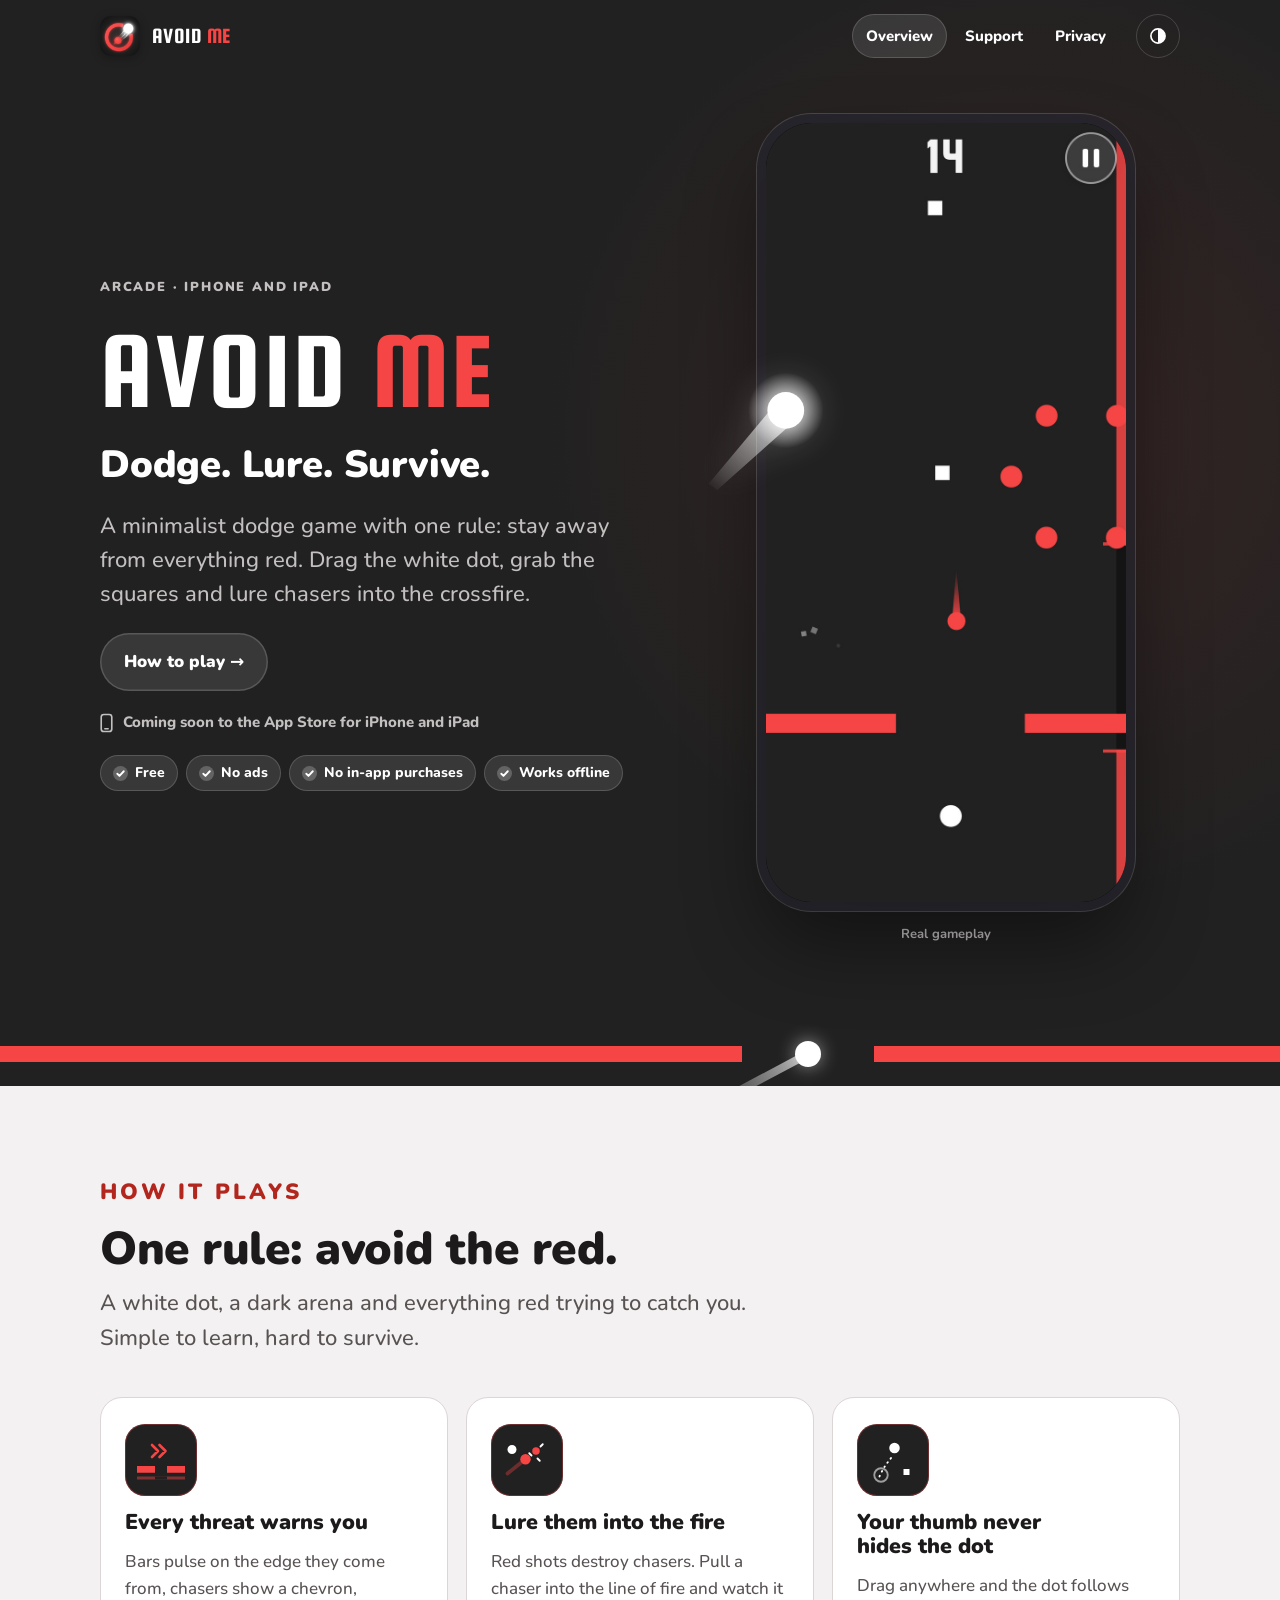
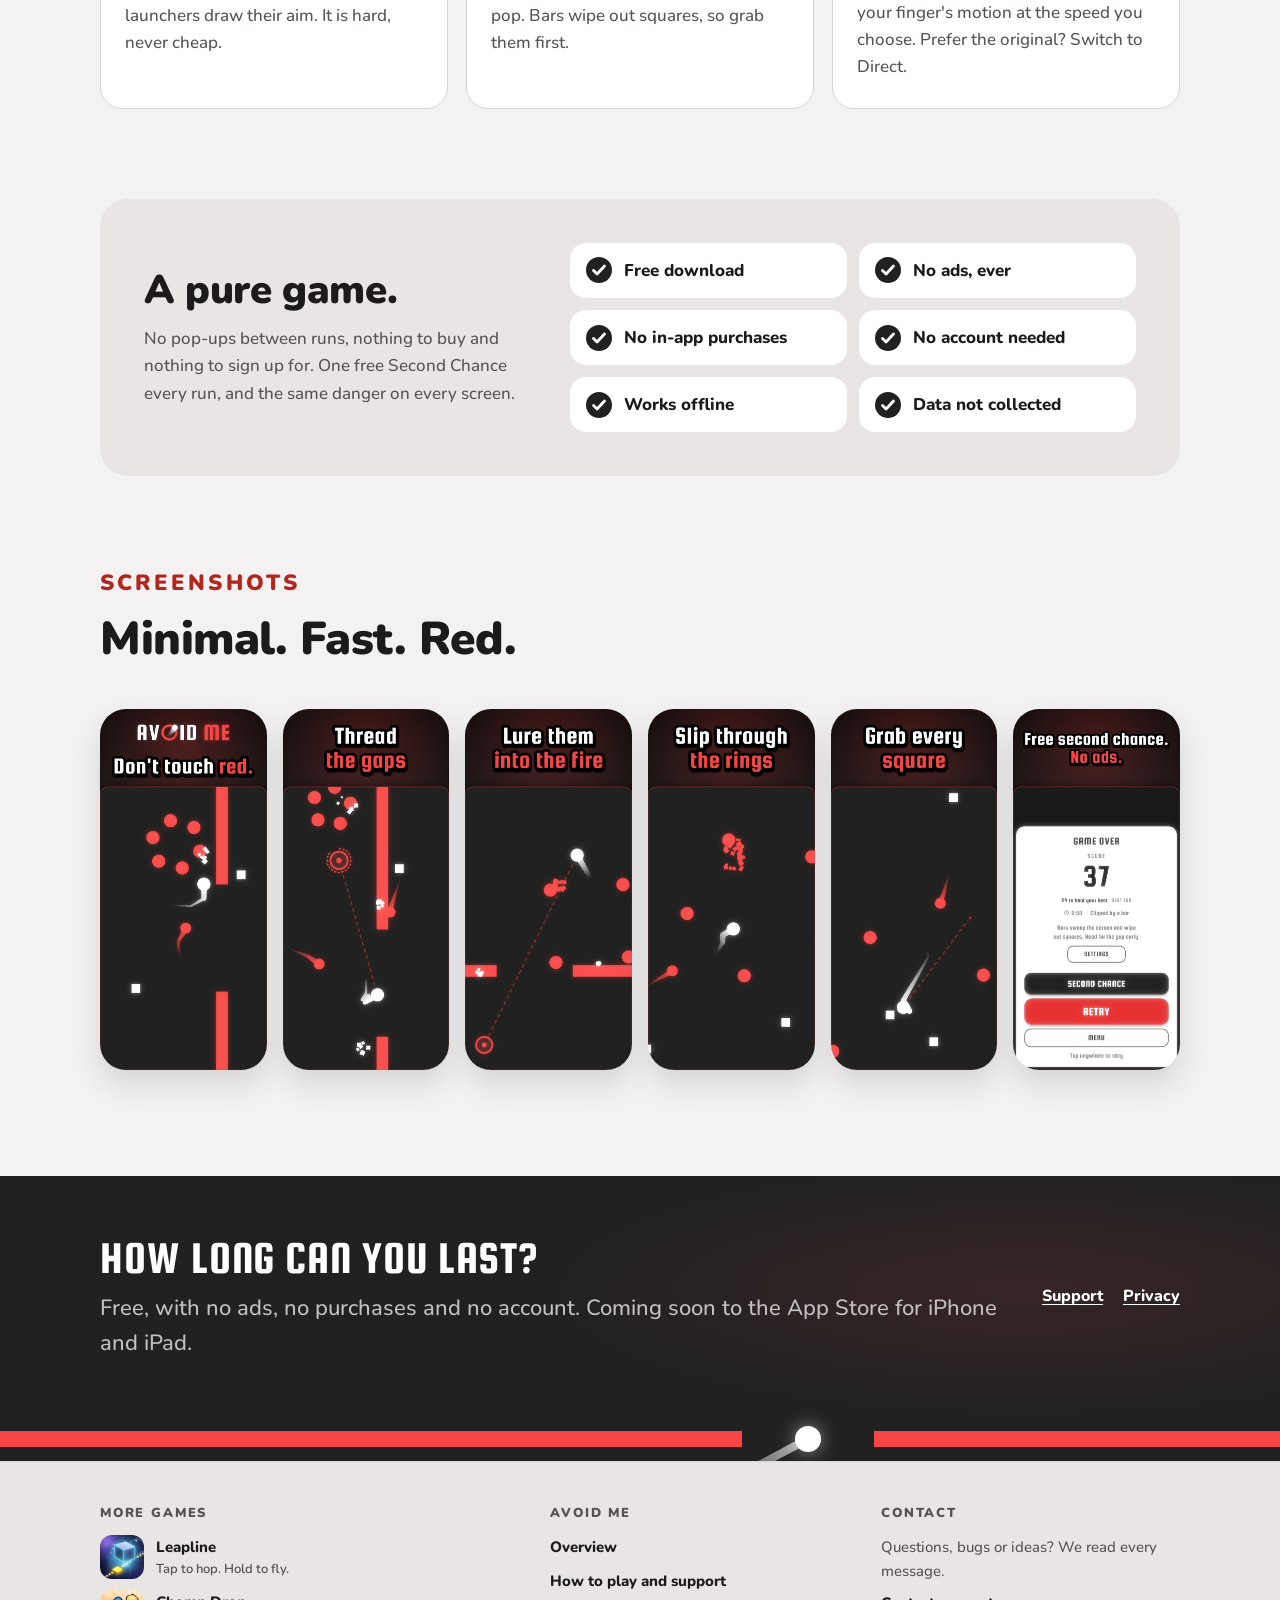
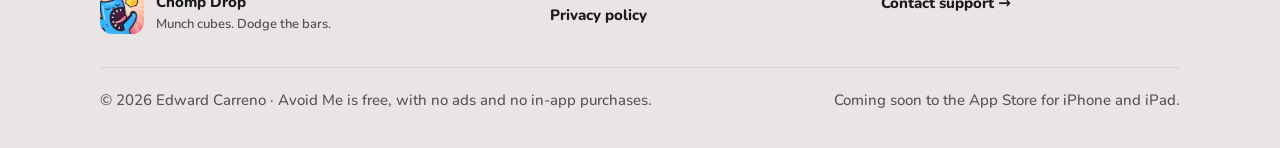
==== commit f1d713e3: "Website: update pages and media Built from _marketing/site (check_site.py READY).  Co-Authored-By: C" ====
--- a/avoid-me/index.html
+++ b/avoid-me/index.html
@@ -91,7 +91,7 @@
 <div><h2>Contact</h2><p class="muted-p">Questions, bugs or ideas? We read every message.</p>
 <p><a class="contact-link" href="support.html#contact">Contact support&nbsp;&rarr;</a></p></div>
 </div>
-<p class="fine"><span>&copy; 2026 &middot; Avoid Me is free, with no ads and no in-app purchases.</span><span>Coming soon to the App Store for iPhone and iPad.</span></p>
+<p class="fine"><span>&copy; 2026 Edward Carreno &middot; Avoid Me is free, with no ads and no in-app purchases.</span><span>Coming soon to the App Store for iPhone and iPad.</span></p>
 </div>
 </footer>
 <script src="../assets/site.js"></script>
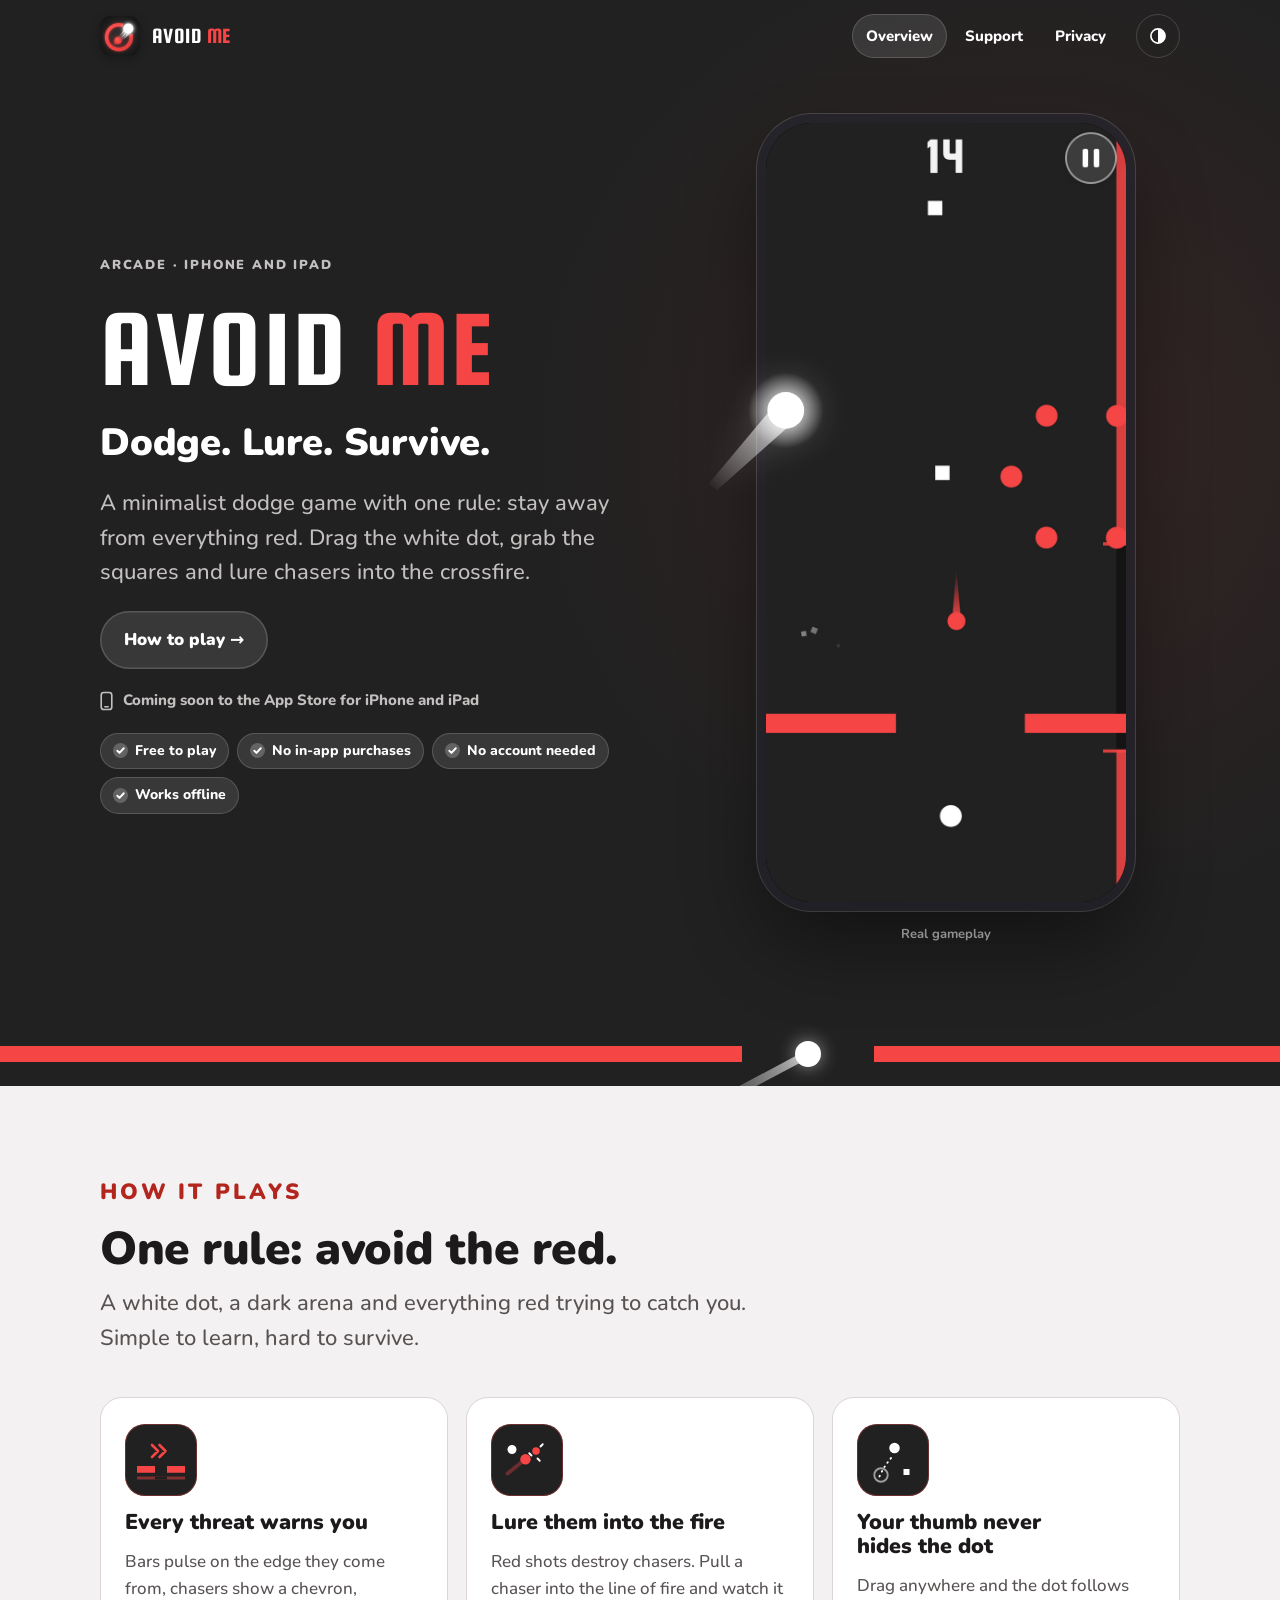
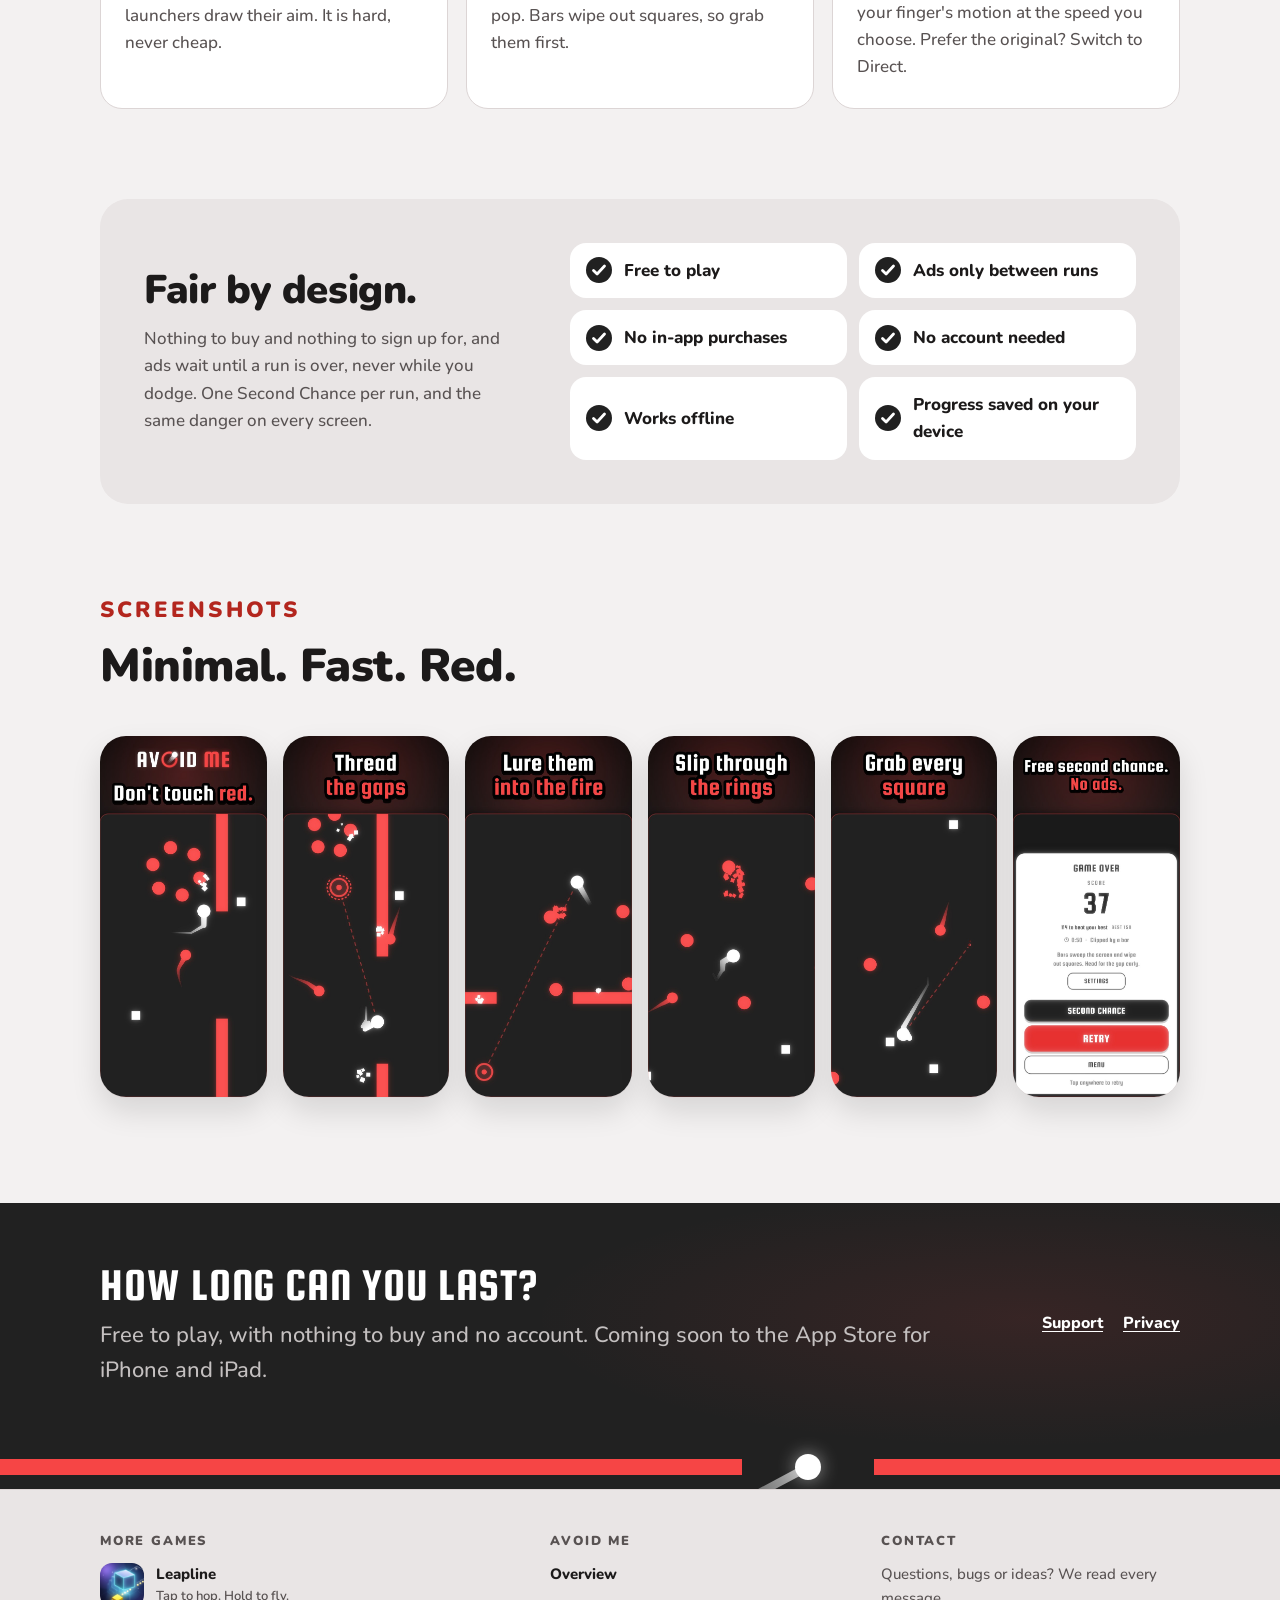
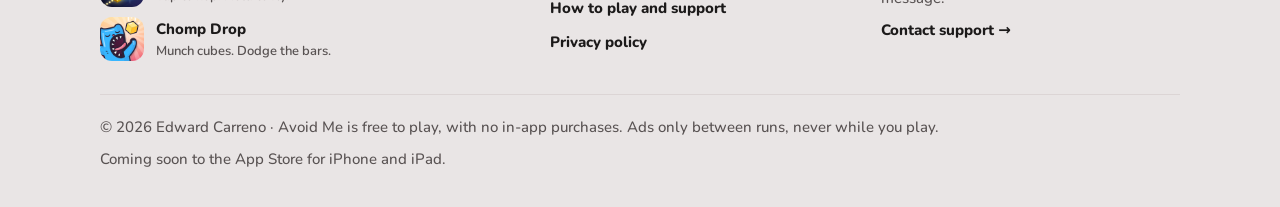
==== commit 41a1727b: "Website: update pages and media Built from _marketing/site (check_site.py READY).  Co-Authored-By: C" ====
--- a/avoid-me/index.html
+++ b/avoid-me/index.html
@@ -4,10 +4,10 @@
 <meta charset="utf-8">
 <meta name="viewport" content="width=device-width, initial-scale=1, viewport-fit=cover">
 <title>Avoid Me</title>
-<meta name="description" content="Avoid Me is a minimalist dodge game: drag the white dot and stay away from everything red. Free, no ads, works offline. Coming soon to the App Store.">
+<meta name="description" content="Avoid Me is a minimalist dodge game: drag the white dot and stay away from everything red. Free to play, nothing to buy, works offline. Coming soon to the App Store.">
 <meta name="theme-color" content="#212121">
 <meta property="og:title" content="Avoid Me">
-<meta property="og:description" content="Avoid Me is a minimalist dodge game: drag the white dot and stay away from everything red. Free, no ads, works offline. Coming soon to the App Store.">
+<meta property="og:description" content="Avoid Me is a minimalist dodge game: drag the white dot and stay away from everything red. Free to play, nothing to buy, works offline. Coming soon to the App Store.">
 <meta property="og:type" content="website">
 <link rel="icon" href="../assets/avoid-me/favicon.svg">
 <link rel="preload" href="../assets/fonts/nunito-latin.woff2" as="font" type="font/woff2" crossorigin>
@@ -42,7 +42,7 @@
 <p class="pitch">A minimalist dodge game with one rule: stay away from everything red. Drag the white dot, grab the squares and lure chasers into the crossfire.</p>
 <div class="cta-row"><a class="hero-2nd" href="support.html">How to play&nbsp;&rarr;</a></div>
 <p class="store-note"><svg viewBox="0 0 16 24" aria-hidden="true"><rect x="1.5" y="1.5" width="13" height="21" rx="3.2" fill="none" stroke="currentColor" stroke-width="2"/><path d="M6 19h4" stroke="currentColor" stroke-width="2" stroke-linecap="round"/></svg><span>Coming soon to the App Store for iPhone and iPad</span></p>
-<ul class="chips" aria-label="At a glance"><li><svg viewBox="0 0 16 16" aria-hidden="true"><use href="#ck-chip"/></svg>Free</li><li><svg viewBox="0 0 16 16" aria-hidden="true"><use href="#ck-chip"/></svg>No ads</li><li><svg viewBox="0 0 16 16" aria-hidden="true"><use href="#ck-chip"/></svg>No in-app purchases</li><li><svg viewBox="0 0 16 16" aria-hidden="true"><use href="#ck-chip"/></svg>Works offline</li></ul>
+<ul class="chips" aria-label="At a glance"><li><svg viewBox="0 0 16 16" aria-hidden="true"><use href="#ck-chip"/></svg>Free to play</li><li><svg viewBox="0 0 16 16" aria-hidden="true"><use href="#ck-chip"/></svg>No in-app purchases</li><li><svg viewBox="0 0 16 16" aria-hidden="true"><use href="#ck-chip"/></svg>No account needed</li><li><svg viewBox="0 0 16 16" aria-hidden="true"><use href="#ck-chip"/></svg>Works offline</li></ul>
 </div>
 <div class="hero-art">
 <div class="screen"><img src="../assets/avoid-me/gameplay.jpg" alt="Avoid Me gameplay: the white dot below a red bar with a gap, red chasers and ring shots on a charcoal arena, score 14." width="780" height="1688" fetchpriority="high"></div>
@@ -61,8 +61,8 @@
 </section>
 <section class="section" aria-labelledby="pure-h">
 <div class="wrap"><div class="promise">
-<div><h2 id="pure-h">A pure game.</h2><p>No pop-ups between runs, nothing to buy and nothing to sign up for. One free Second Chance every run, and the same danger on every screen.</p></div>
-<ul class="checks"><li><svg viewBox="0 0 26 26" aria-hidden="true"><use href="#ck"/></svg>Free download</li><li><svg viewBox="0 0 26 26" aria-hidden="true"><use href="#ck"/></svg>No ads, ever</li><li><svg viewBox="0 0 26 26" aria-hidden="true"><use href="#ck"/></svg>No in-app purchases</li><li><svg viewBox="0 0 26 26" aria-hidden="true"><use href="#ck"/></svg>No account needed</li><li><svg viewBox="0 0 26 26" aria-hidden="true"><use href="#ck"/></svg>Works offline</li><li><svg viewBox="0 0 26 26" aria-hidden="true"><use href="#ck"/></svg>Data not collected</li></ul>
+<div><h2 id="pure-h">Fair by design.</h2><p>Nothing to buy and nothing to sign up for, and ads wait until a run is over, never while you dodge. One Second Chance per run, and the same danger on every screen.</p></div>
+<ul class="checks"><li><svg viewBox="0 0 26 26" aria-hidden="true"><use href="#ck"/></svg>Free to play</li><li><svg viewBox="0 0 26 26" aria-hidden="true"><use href="#ck"/></svg>Ads only between runs</li><li><svg viewBox="0 0 26 26" aria-hidden="true"><use href="#ck"/></svg>No in-app purchases</li><li><svg viewBox="0 0 26 26" aria-hidden="true"><use href="#ck"/></svg>No account needed</li><li><svg viewBox="0 0 26 26" aria-hidden="true"><use href="#ck"/></svg>Works offline</li><li><svg viewBox="0 0 26 26" aria-hidden="true"><use href="#ck"/></svg>Progress saved on your device</li></ul>
 </div></div>
 </section>
 <section class="section" aria-labelledby="shots-h">
@@ -74,7 +74,7 @@
 </main>
 <section class="band" aria-labelledby="closer-h">
 <div class="wrap closer">
-<div><h2 id="closer-h">How long can you last?</h2><p>Free, with no ads, no purchases and no account. Coming soon to the App Store for iPhone and iPad.</p></div>
+<div><h2 id="closer-h">How long can you last?</h2><p>Free to play, with nothing to buy and no account. Coming soon to the App Store for iPhone and iPad.</p></div>
 <div class="closer-cta"><p class="cta-row"><a class="text-link" href="support.html">Support</a><a class="text-link" href="privacy.html">Privacy</a></p></div>
 </div>
 <div class="line line--sm" aria-hidden="true"><span class="trail"></span><span class="dot"></span></div>
@@ -91,7 +91,7 @@
 <div><h2>Contact</h2><p class="muted-p">Questions, bugs or ideas? We read every message.</p>
 <p><a class="contact-link" href="support.html#contact">Contact support&nbsp;&rarr;</a></p></div>
 </div>
-<p class="fine"><span>&copy; 2026 Edward Carreno &middot; Avoid Me is free, with no ads and no in-app purchases.</span><span>Coming soon to the App Store for iPhone and iPad.</span></p>
+<p class="fine"><span>&copy; 2026 Edward Carreno &middot; Avoid Me is free to play, with no in-app purchases. Ads only between runs, never while you play.</span><span>Coming soon to the App Store for iPhone and iPad.</span></p>
 </div>
 </footer>
 <script src="../assets/site.js"></script>
